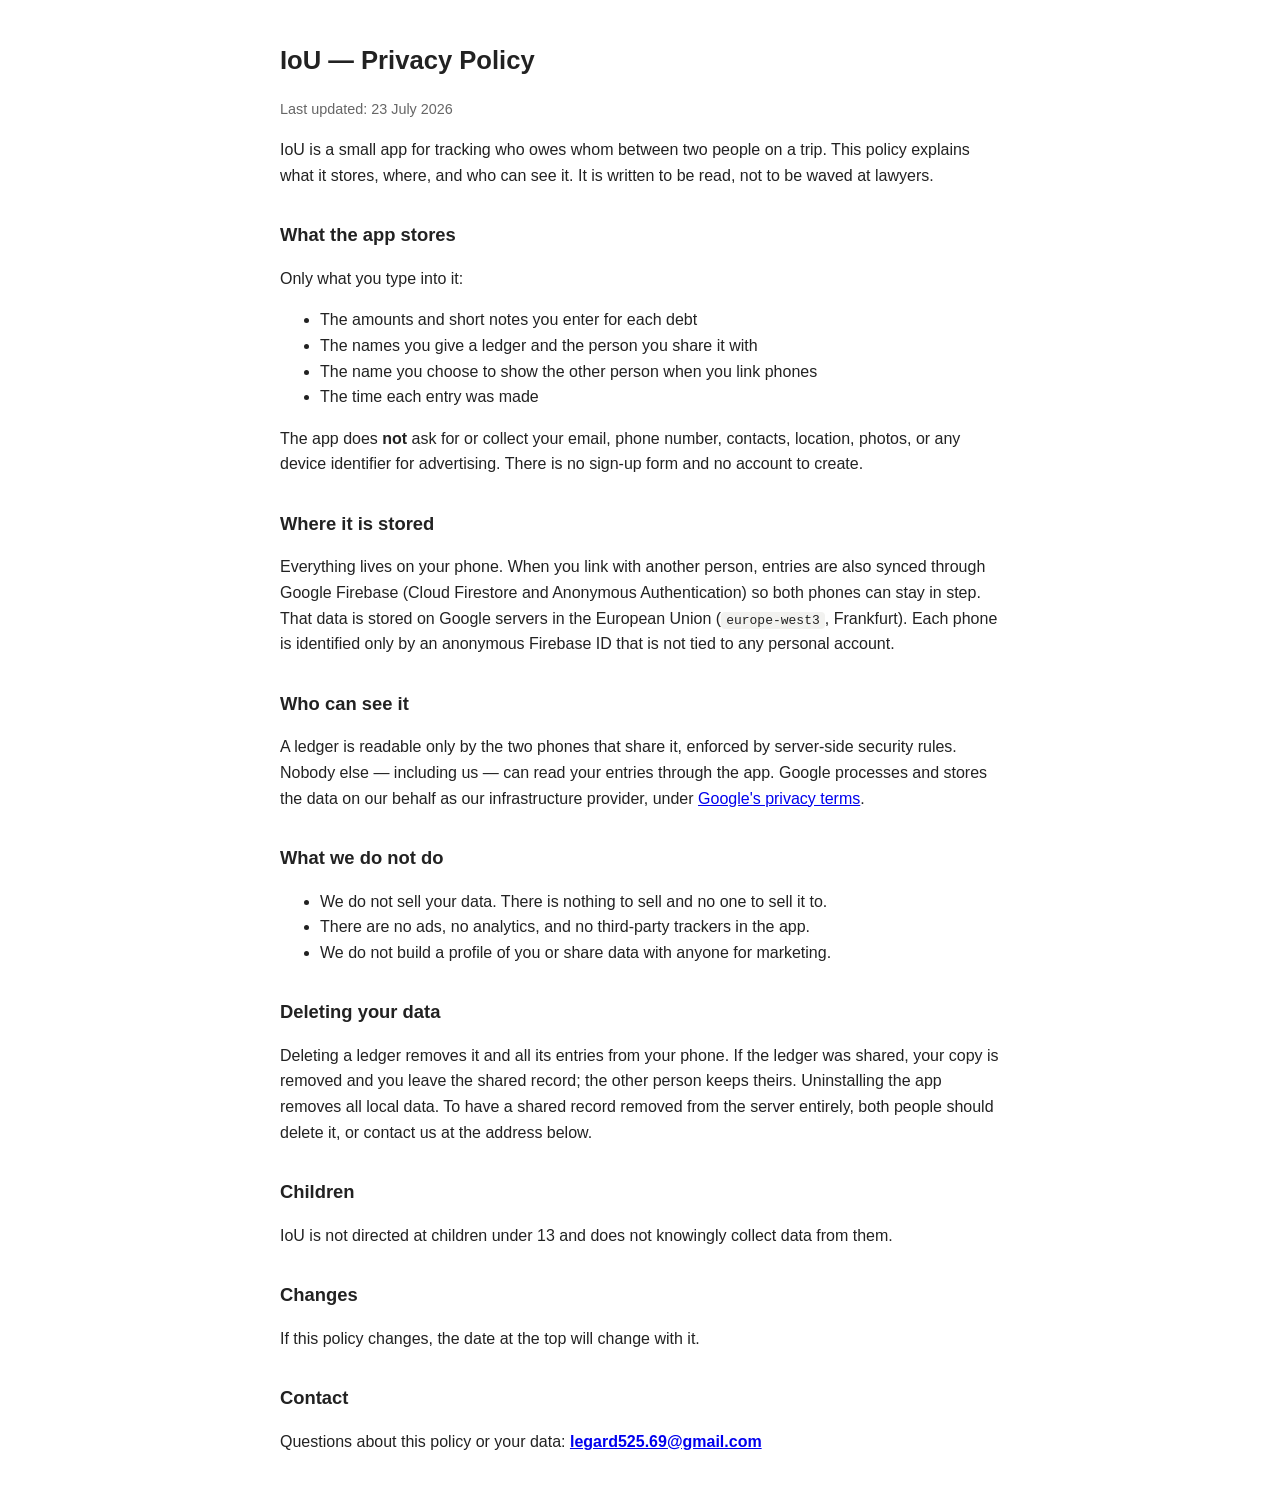
==== iou/privacy-policy.html @ 6da1c4bb "Add IoU privacy policy for Google Play submission Co-Authored-By: Claude Opus 4.8 <noreply@anthropic" ====
<!DOCTYPE html>
<html lang="en">
<head>
<meta charset="utf-8">
<meta name="viewport" content="width=device-width, initial-scale=1">
<title>IoU — Privacy Policy</title>
<style>
  body { font-family: -apple-system, Segoe UI, Roboto, sans-serif; line-height: 1.6;
         max-width: 720px; margin: 40px auto; padding: 0 20px; color: #222; }
  h1 { font-size: 1.6rem; } h2 { font-size: 1.15rem; margin-top: 2rem; }
  code { background: #f2f2f0; padding: 1px 5px; border-radius: 4px; }
  .meta { color: #666; font-size: 0.9rem; }
</style>
</head>
<body>
<h1>IoU — Privacy Policy</h1>
<p class="meta">Last updated: 23 July 2026</p>

<p>IoU is a small app for tracking who owes whom between two people on a trip. This
policy explains what it stores, where, and who can see it. It is written to be read, not
to be waved at lawyers.</p>

<h2>What the app stores</h2>
<p>Only what you type into it:</p>
<ul>
  <li>The amounts and short notes you enter for each debt</li>
  <li>The names you give a ledger and the person you share it with</li>
  <li>The name you choose to show the other person when you link phones</li>
  <li>The time each entry was made</li>
</ul>
<p>The app does <strong>not</strong> ask for or collect your email, phone number,
contacts, location, photos, or any device identifier for advertising. There is no
sign-up form and no account to create.</p>

<h2>Where it is stored</h2>
<p>Everything lives on your phone. When you link with another person, entries are also
synced through Google Firebase (Cloud Firestore and Anonymous Authentication) so both
phones can stay in step. That data is stored on Google servers in the European Union
(<code>europe-west3</code>, Frankfurt). Each phone is identified only by an anonymous
Firebase ID that is not tied to any personal account.</p>

<h2>Who can see it</h2>
<p>A ledger is readable only by the two phones that share it, enforced by server-side
security rules. Nobody else — including us — can read your entries through the app.
Google processes and stores the data on our behalf as our infrastructure provider,
under <a href="https://firebase.google.com/support/privacy">Google's privacy terms</a>.</p>

<h2>What we do not do</h2>
<ul>
  <li>We do not sell your data. There is nothing to sell and no one to sell it to.</li>
  <li>There are no ads, no analytics, and no third-party trackers in the app.</li>
  <li>We do not build a profile of you or share data with anyone for marketing.</li>
</ul>

<h2>Deleting your data</h2>
<p>Deleting a ledger removes it and all its entries from your phone. If the ledger was
shared, your copy is removed and you leave the shared record; the other person keeps
theirs. Uninstalling the app removes all local data. To have a shared record removed
from the server entirely, both people should delete it, or contact us at the address
below.</p>

<h2>Children</h2>
<p>IoU is not directed at children under 13 and does not knowingly collect data from
them.</p>

<h2>Changes</h2>
<p>If this policy changes, the date at the top will change with it.</p>

<h2>Contact</h2>
<p>Questions about this policy or your data:
<strong><a href="mailto:legard525.69@gmail.com">legard525.69@gmail.com</a></strong></p>

</body>
</html>
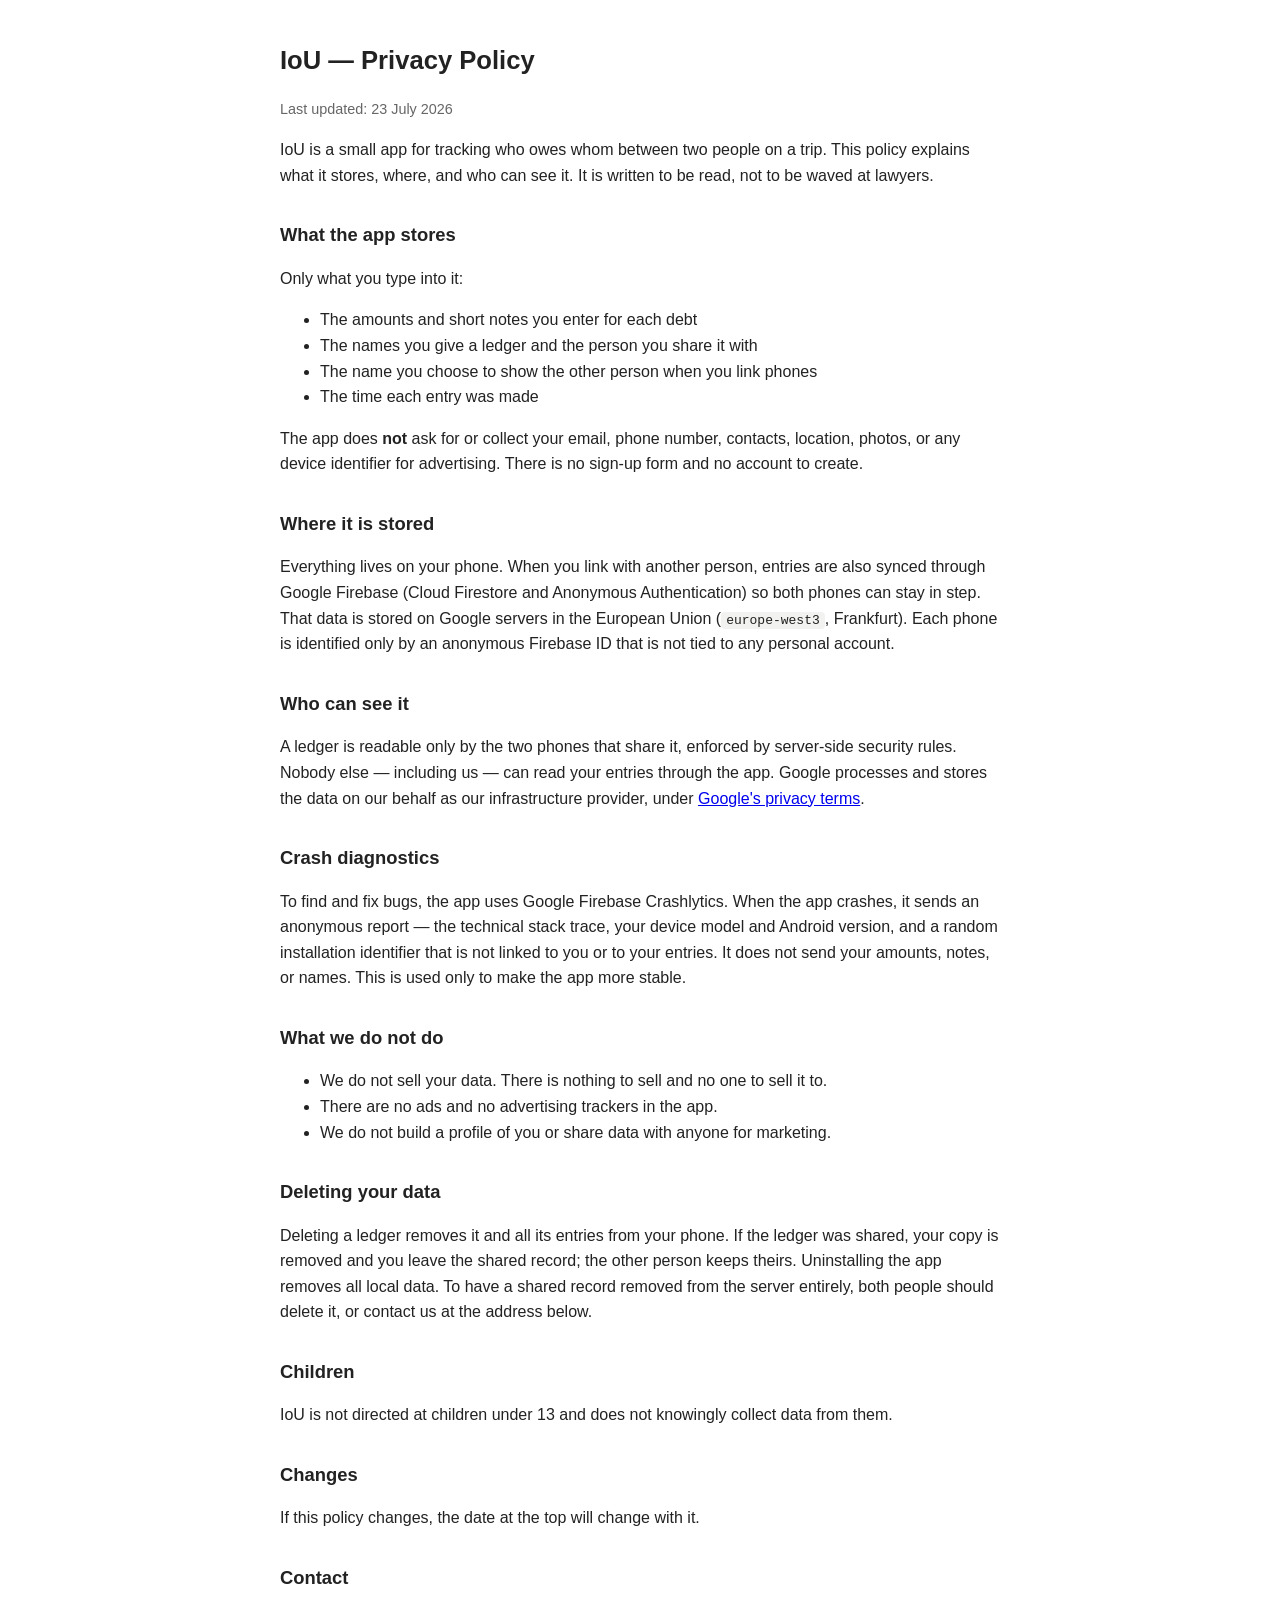
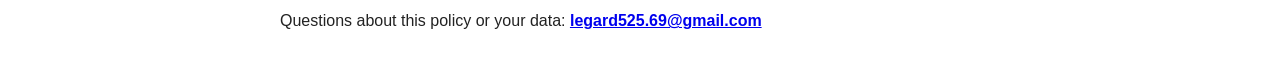
==== commit f34165d1: "IoU privacy policy: add crash-diagnostics disclosure (Crashlytics) Co-Authored-By: Claude Opus 4.8 <" ====
--- a/iou/privacy-policy.html
+++ b/iou/privacy-policy.html
@@ -45,10 +45,17 @@
 Google processes and stores the data on our behalf as our infrastructure provider,
 under <a href="https://firebase.google.com/support/privacy">Google's privacy terms</a>.</p>
 
+<h2>Crash diagnostics</h2>
+<p>To find and fix bugs, the app uses Google Firebase Crashlytics. When the app crashes,
+it sends an anonymous report — the technical stack trace, your device model and Android
+version, and a random installation identifier that is not linked to you or to your
+entries. It does not send your amounts, notes, or names. This is used only to make the
+app more stable.</p>
+
 <h2>What we do not do</h2>
 <ul>
   <li>We do not sell your data. There is nothing to sell and no one to sell it to.</li>
-  <li>There are no ads, no analytics, and no third-party trackers in the app.</li>
+  <li>There are no ads and no advertising trackers in the app.</li>
   <li>We do not build a profile of you or share data with anyone for marketing.</li>
 </ul>
 
